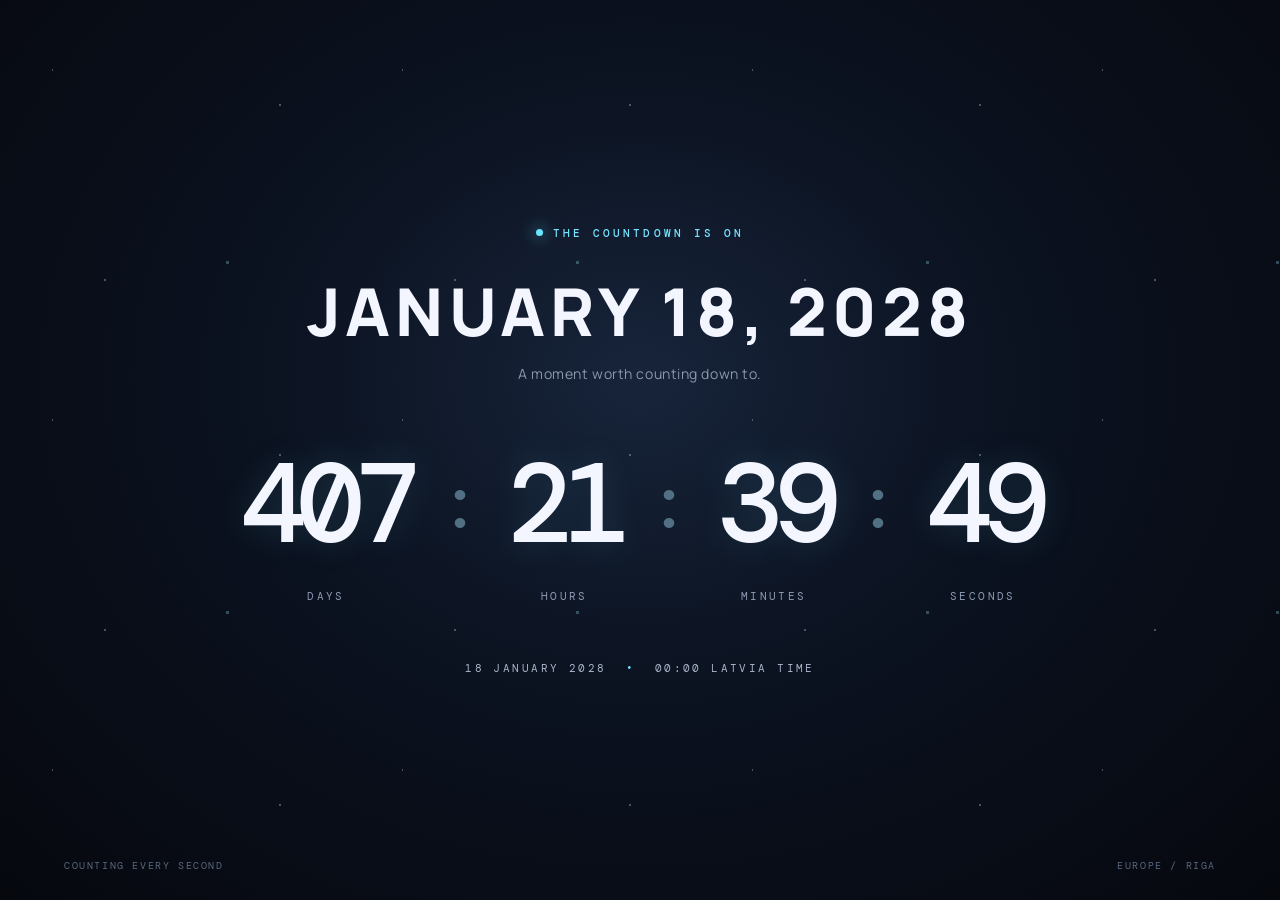
==== index.html @ 16adfd2b "Add files via upload" ====
<!doctype html>
<html lang="en">
<head>
<meta charset="utf-8"><meta name="viewport" content="width=device-width,initial-scale=1">
<title>January 18, 2028 — Countdown</title><link rel="stylesheet" href="style.css">
</head>
<body class="broadcast">
<div class="stars"></div><main class="hero">
  <div class="eyebrow"><span class="pulse"></span> THE COUNTDOWN IS ON</div>
  <h1 id="eventTitle">JANUARY 18, 2028</h1>
  <p class="subtitle">A moment worth counting down to.</p>
  <section class="timer" aria-label="Countdown">
    <div class="unit"><strong id="days">000</strong><span>DAYS</span></div>
    <div class="colon">:</div><div class="unit"><strong id="hours">00</strong><span>HOURS</span></div>
    <div class="colon">:</div><div class="unit"><strong id="minutes">00</strong><span>MINUTES</span></div>
    <div class="colon">:</div><div class="unit"><strong id="seconds">00</strong><span>SECONDS</span></div>
  </section>
  <div class="date-line">18 JANUARY 2028 <i>•</i> 00:00 LATVIA TIME</div>
  <div class="footerline"><span>COUNTING EVERY SECOND</span><span>EUROPE / RIGA</span></div>
</main>
<script src="app.js"></script>
</body></html>
---- style.css ----
@import url('https://fonts.googleapis.com/css2?family=DM+Mono:wght@400;500&family=Manrope:wght@400;500;600;700;800&display=swap');
:root{color-scheme:dark;--bg:#070a12;--text:#f4f6ff;--muted:#8c96ac;--accent:#76e4ff}
*{box-sizing:border-box}body{margin:0;min-height:100vh;background:radial-gradient(ellipse at 50% 42%,#17243a 0%,#0b1220 42%,#06080e 100%);color:var(--text);font-family:Manrope,Arial,sans-serif}
.stars{position:fixed;inset:0;pointer-events:none;opacity:.28;background-image:radial-gradient(1px 1px at 15% 20%,#fff 99%,transparent),radial-gradient(1px 1px at 80% 30%,#fff 99%,transparent),radial-gradient(2px 2px at 65% 75%,#9eeaff 99%,transparent),radial-gradient(1px 1px at 30% 80%,#fff 99%,transparent);background-size:350px 350px}
.hero{position:relative;min-height:100vh;display:flex;flex-direction:column;align-items:center;justify-content:center;text-align:center;padding:40px 22px}
.eyebrow{font:500 11px 'DM Mono',monospace;letter-spacing:.28em;color:var(--accent);display:flex;align-items:center;gap:10px}.pulse{width:7px;height:7px;border-radius:50%;background:#68e5ff;box-shadow:0 0 15px #68e5ff;animation:pulse 1.6s infinite}
h1{font-size:clamp(30px,6vw,66px);letter-spacing:.08em;margin:26px 0 8px;font-weight:800}.subtitle{color:var(--muted);font-size:14px;letter-spacing:.04em;margin:0 0 48px}
.timer{display:flex;align-items:center;gap:clamp(8px,2vw,28px);width:min(1050px,100%);justify-content:center}.unit{display:flex;flex-direction:column;min-width:0}.unit strong{font:500 clamp(42px,9.2vw,112px) 'DM Mono',monospace;letter-spacing:-.08em;text-shadow:0 0 35px #76e4ff25}.unit span{font:11px 'DM Mono',monospace;letter-spacing:.22em;color:#8d9ab2;margin-top:12px}.colon{font:clamp(32px,6vw,70px) 'DM Mono',monospace;color:#527083;transform:translateY(-12px)}
.date-line{font:11px 'DM Mono',monospace;letter-spacing:.22em;color:#aab6ca;margin-top:58px}.date-line i{color:var(--accent);font-style:normal;margin:0 10px}.footerline{position:absolute;bottom:28px;left:5vw;right:5vw;display:flex;justify-content:space-between;color:#59677e;font:10px 'DM Mono',monospace;letter-spacing:.16em}
.topbar{height:72px;display:flex;align-items:center;justify-content:space-between;padding:0 6vw;border-bottom:1px solid #ffffff12}.brand{font-weight:800;letter-spacing:.12em;color:white;text-decoration:none}.brand b{color:var(--accent);margin:0 8px}.topbar nav{display:flex;gap:24px}.topbar nav a,.backlink{color:#aebbd0;text-decoration:none;font-size:13px}.topbar nav a:hover,.backlink:hover{color:var(--accent)}
.watch-wrap,.setup-wrap{width:min(920px,90vw);margin:70px auto}.watch-wrap h1,.setup-wrap h1{font-size:clamp(30px,5vw,52px);margin:20px 0 8px}.watch-wrap .subtitle,.setup-wrap .subtitle{margin-bottom:30px}
.player-shell{width:100%;aspect-ratio:16/9;background:#03050a;border:1px solid #ffffff20;border-radius:14px;overflow:hidden;display:grid;place-items:center;color:#8c96ac;text-align:center;padding:20px}.player-shell iframe{width:100%;height:100%;border:0}.player-shell a{color:var(--accent)}.backlink{display:inline-block;margin-top:24px}
.settings,.guide{background:#101827;border:1px solid #ffffff18;border-radius:14px;padding:24px;margin:28px 0}.settings label{display:block;font-size:13px;margin-bottom:10px}.settings input{width:100%;padding:14px 15px;border-radius:8px;border:1px solid #34445d;background:#080e18;color:white;font:14px Manrope}.settings button{margin-top:14px;border:0;border-radius:8px;padding:12px 18px;background:var(--accent);color:#06111a;font-weight:800;cursor:pointer}.guide h2{font-size:19px}.guide li{padding:7px 0;color:#c1cada;line-height:1.6}.note{color:#8d9bb1;font-size:12px;line-height:1.7}.guide .note{border-top:1px solid #ffffff16;padding-top:16px}
@keyframes pulse{50%{opacity:.35;box-shadow:0 0 3px #68e5ff}}@media(max-width:600px){.timer{gap:6px}.unit strong{font-size:clamp(30px,10vw,58px)}.unit span{font-size:8px;letter-spacing:.1em}.colon{font-size:26px}.date-line{font-size:9px;letter-spacing:.1em}.footerline{font-size:8px}.topbar{padding:0 5vw}.topbar nav{gap:12px}.topbar nav a{font-size:11px}}
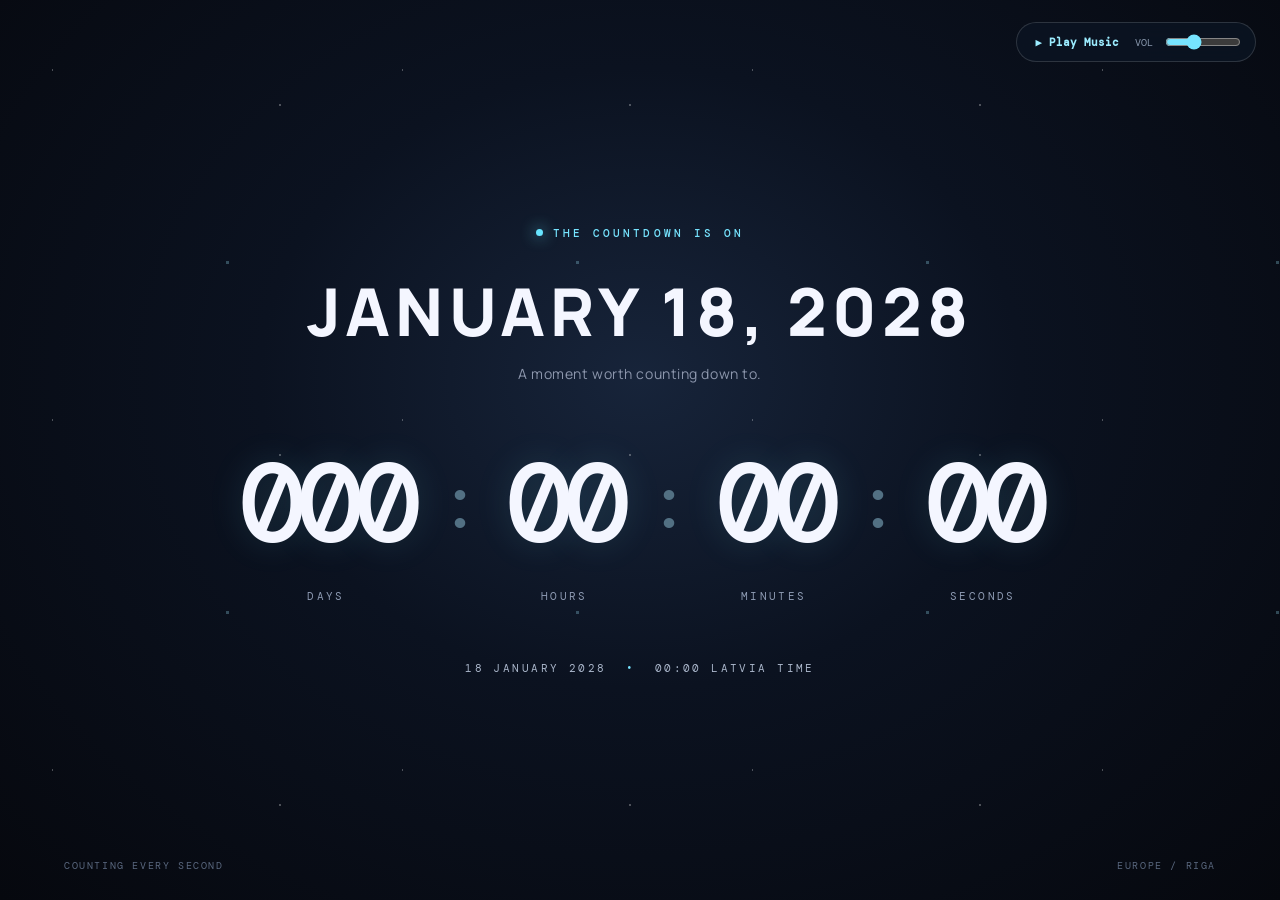
==== commit aa03296a: "Add files via upload" ====
--- a/index.html
+++ b/index.html
@@ -1,22 +1 @@
-<!doctype html>
-<html lang="en">
-<head>
-<meta charset="utf-8"><meta name="viewport" content="width=device-width,initial-scale=1">
-<title>January 18, 2028 — Countdown</title><link rel="stylesheet" href="style.css">
-</head>
-<body class="broadcast">
-<div class="stars"></div><main class="hero">
-  <div class="eyebrow"><span class="pulse"></span> THE COUNTDOWN IS ON</div>
-  <h1 id="eventTitle">JANUARY 18, 2028</h1>
-  <p class="subtitle">A moment worth counting down to.</p>
-  <section class="timer" aria-label="Countdown">
-    <div class="unit"><strong id="days">000</strong><span>DAYS</span></div>
-    <div class="colon">:</div><div class="unit"><strong id="hours">00</strong><span>HOURS</span></div>
-    <div class="colon">:</div><div class="unit"><strong id="minutes">00</strong><span>MINUTES</span></div>
-    <div class="colon">:</div><div class="unit"><strong id="seconds">00</strong><span>SECONDS</span></div>
-  </section>
-  <div class="date-line">18 JANUARY 2028 <i>•</i> 00:00 LATVIA TIME</div>
-  <div class="footerline"><span>COUNTING EVERY SECOND</span><span>EUROPE / RIGA</span></div>
-</main>
-<script src="app.js"></script>
-</body></html>+<!doctype html><html lang="en"><head><meta charset="utf-8"><meta name="viewport" content="width=device-width,initial-scale=1"><title>January 18, 2028 — Countdown</title><link rel="stylesheet" href="style.css"></head><body class="broadcast"><div class="stars"></div><main class="hero"><div class="eyebrow"><span class="pulse"></span> THE COUNTDOWN IS ON</div><h1 id="eventTitle">JANUARY 18, 2028</h1><p class="subtitle">A moment worth counting down to.</p><section class="timer"><div class="unit"><strong id="days">000</strong><span>DAYS</span></div><div class="colon">:</div><div class="unit"><strong id="hours">00</strong><span>HOURS</span></div><div class="colon">:</div><div class="unit"><strong id="minutes">00</strong><span>MINUTES</span></div><div class="colon">:</div><div class="unit"><strong id="seconds">00</strong><span>SECONDS</span></div></section><div class="date-line">18 JANUARY 2028 <i>•</i> 00:00 LATVIA TIME</div><div class="footerline"><span>COUNTING EVERY SECOND</span><span>EUROPE / RIGA</span></div></main><div class="music-control"><button id="musicToggle" type="button">▶ Play Music</button><label for="musicVolume">VOL</label><input id="musicVolume" type="range" min="0" max="1" step="0.01" value="0.35"></div><audio id="backgroundMusic" src="background-music.mp3" loop preload="auto"></audio><script src="app.js"></script></body></html>
--- a/style.css
+++ b/style.css
@@ -1,14 +1 @@
-@import url('https://fonts.googleapis.com/css2?family=DM+Mono:wght@400;500&family=Manrope:wght@400;500;600;700;800&display=swap');
-:root{color-scheme:dark;--bg:#070a12;--text:#f4f6ff;--muted:#8c96ac;--accent:#76e4ff}
-*{box-sizing:border-box}body{margin:0;min-height:100vh;background:radial-gradient(ellipse at 50% 42%,#17243a 0%,#0b1220 42%,#06080e 100%);color:var(--text);font-family:Manrope,Arial,sans-serif}
-.stars{position:fixed;inset:0;pointer-events:none;opacity:.28;background-image:radial-gradient(1px 1px at 15% 20%,#fff 99%,transparent),radial-gradient(1px 1px at 80% 30%,#fff 99%,transparent),radial-gradient(2px 2px at 65% 75%,#9eeaff 99%,transparent),radial-gradient(1px 1px at 30% 80%,#fff 99%,transparent);background-size:350px 350px}
-.hero{position:relative;min-height:100vh;display:flex;flex-direction:column;align-items:center;justify-content:center;text-align:center;padding:40px 22px}
-.eyebrow{font:500 11px 'DM Mono',monospace;letter-spacing:.28em;color:var(--accent);display:flex;align-items:center;gap:10px}.pulse{width:7px;height:7px;border-radius:50%;background:#68e5ff;box-shadow:0 0 15px #68e5ff;animation:pulse 1.6s infinite}
-h1{font-size:clamp(30px,6vw,66px);letter-spacing:.08em;margin:26px 0 8px;font-weight:800}.subtitle{color:var(--muted);font-size:14px;letter-spacing:.04em;margin:0 0 48px}
-.timer{display:flex;align-items:center;gap:clamp(8px,2vw,28px);width:min(1050px,100%);justify-content:center}.unit{display:flex;flex-direction:column;min-width:0}.unit strong{font:500 clamp(42px,9.2vw,112px) 'DM Mono',monospace;letter-spacing:-.08em;text-shadow:0 0 35px #76e4ff25}.unit span{font:11px 'DM Mono',monospace;letter-spacing:.22em;color:#8d9ab2;margin-top:12px}.colon{font:clamp(32px,6vw,70px) 'DM Mono',monospace;color:#527083;transform:translateY(-12px)}
-.date-line{font:11px 'DM Mono',monospace;letter-spacing:.22em;color:#aab6ca;margin-top:58px}.date-line i{color:var(--accent);font-style:normal;margin:0 10px}.footerline{position:absolute;bottom:28px;left:5vw;right:5vw;display:flex;justify-content:space-between;color:#59677e;font:10px 'DM Mono',monospace;letter-spacing:.16em}
-.topbar{height:72px;display:flex;align-items:center;justify-content:space-between;padding:0 6vw;border-bottom:1px solid #ffffff12}.brand{font-weight:800;letter-spacing:.12em;color:white;text-decoration:none}.brand b{color:var(--accent);margin:0 8px}.topbar nav{display:flex;gap:24px}.topbar nav a,.backlink{color:#aebbd0;text-decoration:none;font-size:13px}.topbar nav a:hover,.backlink:hover{color:var(--accent)}
-.watch-wrap,.setup-wrap{width:min(920px,90vw);margin:70px auto}.watch-wrap h1,.setup-wrap h1{font-size:clamp(30px,5vw,52px);margin:20px 0 8px}.watch-wrap .subtitle,.setup-wrap .subtitle{margin-bottom:30px}
-.player-shell{width:100%;aspect-ratio:16/9;background:#03050a;border:1px solid #ffffff20;border-radius:14px;overflow:hidden;display:grid;place-items:center;color:#8c96ac;text-align:center;padding:20px}.player-shell iframe{width:100%;height:100%;border:0}.player-shell a{color:var(--accent)}.backlink{display:inline-block;margin-top:24px}
-.settings,.guide{background:#101827;border:1px solid #ffffff18;border-radius:14px;padding:24px;margin:28px 0}.settings label{display:block;font-size:13px;margin-bottom:10px}.settings input{width:100%;padding:14px 15px;border-radius:8px;border:1px solid #34445d;background:#080e18;color:white;font:14px Manrope}.settings button{margin-top:14px;border:0;border-radius:8px;padding:12px 18px;background:var(--accent);color:#06111a;font-weight:800;cursor:pointer}.guide h2{font-size:19px}.guide li{padding:7px 0;color:#c1cada;line-height:1.6}.note{color:#8d9bb1;font-size:12px;line-height:1.7}.guide .note{border-top:1px solid #ffffff16;padding-top:16px}
-@keyframes pulse{50%{opacity:.35;box-shadow:0 0 3px #68e5ff}}@media(max-width:600px){.timer{gap:6px}.unit strong{font-size:clamp(30px,10vw,58px)}.unit span{font-size:8px;letter-spacing:.1em}.colon{font-size:26px}.date-line{font-size:9px;letter-spacing:.1em}.footerline{font-size:8px}.topbar{padding:0 5vw}.topbar nav{gap:12px}.topbar nav a{font-size:11px}}
+@import url('https://fonts.googleapis.com/css2?family=DM+Mono:wght@400;500&family=Manrope:wght@400;500;600;700;800&display=swap');:root{color-scheme:dark;--text:#f4f6ff;--muted:#8c96ac;--accent:#76e4ff}*{box-sizing:border-box}body{margin:0;min-height:100vh;background:radial-gradient(ellipse at 50% 42%,#17243a 0%,#0b1220 42%,#06080e 100%);color:var(--text);font-family:Manrope,Arial,sans-serif}.stars{position:fixed;inset:0;pointer-events:none;opacity:.28;background-image:radial-gradient(1px 1px at 15% 20%,#fff 99%,transparent),radial-gradient(1px 1px at 80% 30%,#fff 99%,transparent),radial-gradient(2px 2px at 65% 75%,#9eeaff 99%,transparent);background-size:350px 350px}.hero{position:relative;min-height:100vh;display:flex;flex-direction:column;align-items:center;justify-content:center;text-align:center;padding:40px 22px}.eyebrow{font:500 11px 'DM Mono',monospace;letter-spacing:.28em;color:var(--accent);display:flex;align-items:center;gap:10px}.pulse{width:7px;height:7px;border-radius:50%;background:#68e5ff;box-shadow:0 0 15px #68e5ff;animation:pulse 1.6s infinite}h1{font-size:clamp(30px,6vw,66px);letter-spacing:.08em;margin:26px 0 8px;font-weight:800}.subtitle{color:var(--muted);font-size:14px;letter-spacing:.04em;margin:0 0 48px}.timer{display:flex;align-items:center;gap:clamp(8px,2vw,28px);width:min(1050px,100%);justify-content:center}.unit{display:flex;flex-direction:column}.unit strong{font:500 clamp(42px,9.2vw,112px) 'DM Mono',monospace;letter-spacing:-.08em;text-shadow:0 0 35px #76e4ff25}.unit span{font:11px 'DM Mono',monospace;letter-spacing:.22em;color:#8d9ab2;margin-top:12px}.colon{font:clamp(32px,6vw,70px) 'DM Mono',monospace;color:#527083;transform:translateY(-12px)}.date-line{font:11px 'DM Mono',monospace;letter-spacing:.22em;color:#aab6ca;margin-top:58px}.date-line i{color:var(--accent);font-style:normal;margin:0 10px}.footerline{position:absolute;bottom:28px;left:5vw;right:5vw;display:flex;justify-content:space-between;color:#59677e;font:10px 'DM Mono',monospace;letter-spacing:.16em}.topbar{height:72px;display:flex;align-items:center;justify-content:space-between;padding:0 6vw;border-bottom:1px solid #ffffff12}.brand{font-weight:800;letter-spacing:.12em;color:white;text-decoration:none}.brand b{color:var(--accent);margin:0 8px}.topbar nav{display:flex;gap:24px}.topbar nav a,.backlink{color:#aebbd0;text-decoration:none;font-size:13px}.watch-wrap,.setup-wrap{width:min(920px,90vw);margin:70px auto}.watch-wrap h1,.setup-wrap h1{font-size:clamp(30px,5vw,52px);margin:20px 0 8px}.watch-wrap .subtitle,.setup-wrap .subtitle{margin-bottom:30px}.player-shell{width:100%;aspect-ratio:16/9;background:#03050a;border:1px solid #ffffff20;border-radius:14px;overflow:hidden;display:grid;place-items:center;color:#8c96ac;text-align:center;padding:20px}.player-shell iframe{width:100%;height:100%;border:0}.player-shell a{color:var(--accent)}.backlink{display:inline-block;margin-top:24px}.settings,.guide{background:#101827;border:1px solid #ffffff18;border-radius:14px;padding:24px;margin:28px 0}.settings label{display:block;font-size:13px;margin-bottom:10px}.settings input{width:100%;padding:14px 15px;border-radius:8px;border:1px solid #34445d;background:#080e18;color:white}.settings button{margin-top:14px;border:0;border-radius:8px;padding:12px 18px;background:var(--accent);color:#06111a;font-weight:800;cursor:pointer}.guide li{padding:7px 0;color:#c1cada;line-height:1.6}.note{color:#8d9bb1;font-size:12px;line-height:1.7}.music-control{position:fixed;z-index:10;right:24px;top:22px;display:flex;align-items:center;gap:10px;padding:9px 12px;background:#0b1422dd;border:1px solid #ffffff24;border-radius:999px;backdrop-filter:blur(12px)}.music-control button{border:0;background:transparent;color:#9cecff;font:600 11px 'DM Mono',monospace;cursor:pointer}.music-control label{font:10px 'DM Mono',monospace;color:#8998ae}.music-control input{width:76px;accent-color:#76e4ff;cursor:pointer}@keyframes pulse{50%{opacity:.35;box-shadow:0 0 3px #68e5ff}}@media(max-width:600px){.unit strong{font-size:clamp(30px,10vw,58px)}.unit span{font-size:8px}.music-control{top:12px;right:12px}.music-control input{width:54px}}
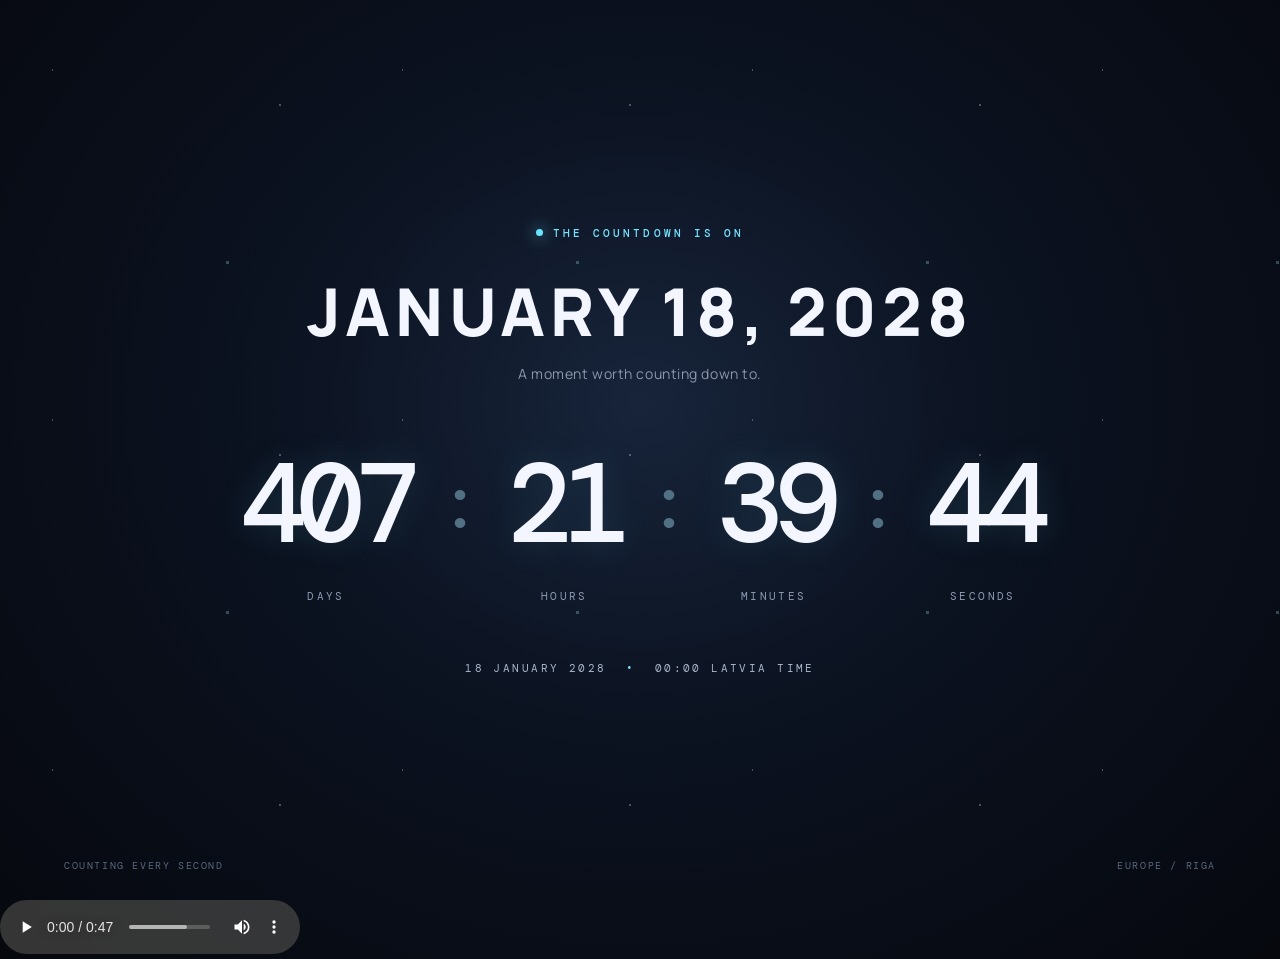
==== commit b438468a: "Add files via upload" ====
--- a/index.html
+++ b/index.html
@@ -1 +1,36 @@
-<!doctype html><html lang="en"><head><meta charset="utf-8"><meta name="viewport" content="width=device-width,initial-scale=1"><title>January 18, 2028 — Countdown</title><link rel="stylesheet" href="style.css"></head><body class="broadcast"><div class="stars"></div><main class="hero"><div class="eyebrow"><span class="pulse"></span> THE COUNTDOWN IS ON</div><h1 id="eventTitle">JANUARY 18, 2028</h1><p class="subtitle">A moment worth counting down to.</p><section class="timer"><div class="unit"><strong id="days">000</strong><span>DAYS</span></div><div class="colon">:</div><div class="unit"><strong id="hours">00</strong><span>HOURS</span></div><div class="colon">:</div><div class="unit"><strong id="minutes">00</strong><span>MINUTES</span></div><div class="colon">:</div><div class="unit"><strong id="seconds">00</strong><span>SECONDS</span></div></section><div class="date-line">18 JANUARY 2028 <i>•</i> 00:00 LATVIA TIME</div><div class="footerline"><span>COUNTING EVERY SECOND</span><span>EUROPE / RIGA</span></div></main><div class="music-control"><button id="musicToggle" type="button">▶ Play Music</button><label for="musicVolume">VOL</label><input id="musicVolume" type="range" min="0" max="1" step="0.01" value="0.35"></div><audio id="backgroundMusic" src="background-music.mp3" loop preload="auto"></audio><script src="app.js"></script></body></html>+<!doctype html>
+<html lang="en">
+<head>
+  <meta charset="utf-8">
+  <meta name="viewport" content="width=device-width,initial-scale=1">
+  <title>January 18, 2028 — Countdown</title>
+  <link rel="stylesheet" href="style.css">
+</head>
+<body class="broadcast">
+  <div class="stars"></div>
+  <main class="hero">
+    <div class="eyebrow"><span class="pulse"></span> THE COUNTDOWN IS ON</div>
+    <h1 id="eventTitle">JANUARY 18, 2028</h1>
+    <p class="subtitle">A moment worth counting down to.</p>
+    <section class="timer">
+      <div class="unit"><strong id="days">000</strong><span>DAYS</span></div>
+      <div class="colon">:</div>
+      <div class="unit"><strong id="hours">00</strong><span>HOURS</span></div>
+      <div class="colon">:</div>
+      <div class="unit"><strong id="minutes">00</strong><span>MINUTES</span></div>
+      <div class="colon">:</div>
+      <div class="unit"><strong id="seconds">00</strong><span>SECONDS</span></div>
+    </section>
+    <div class="date-line">18 JANUARY 2028 <i>•</i> 00:00 LATVIA TIME</div>
+    <div class="footerline"><span>COUNTING EVERY SECOND</span><span>EUROPE / RIGA</span></div>
+  </main>
+
+  <div class="native-audio">
+    <audio id="backgroundMusic" src="background-music.mp3" controls loop preload="metadata">
+      Your browser does not support audio playback.
+    </audio>
+  </div>
+
+  <script src="app.js"></script>
+</body>
+</html>
